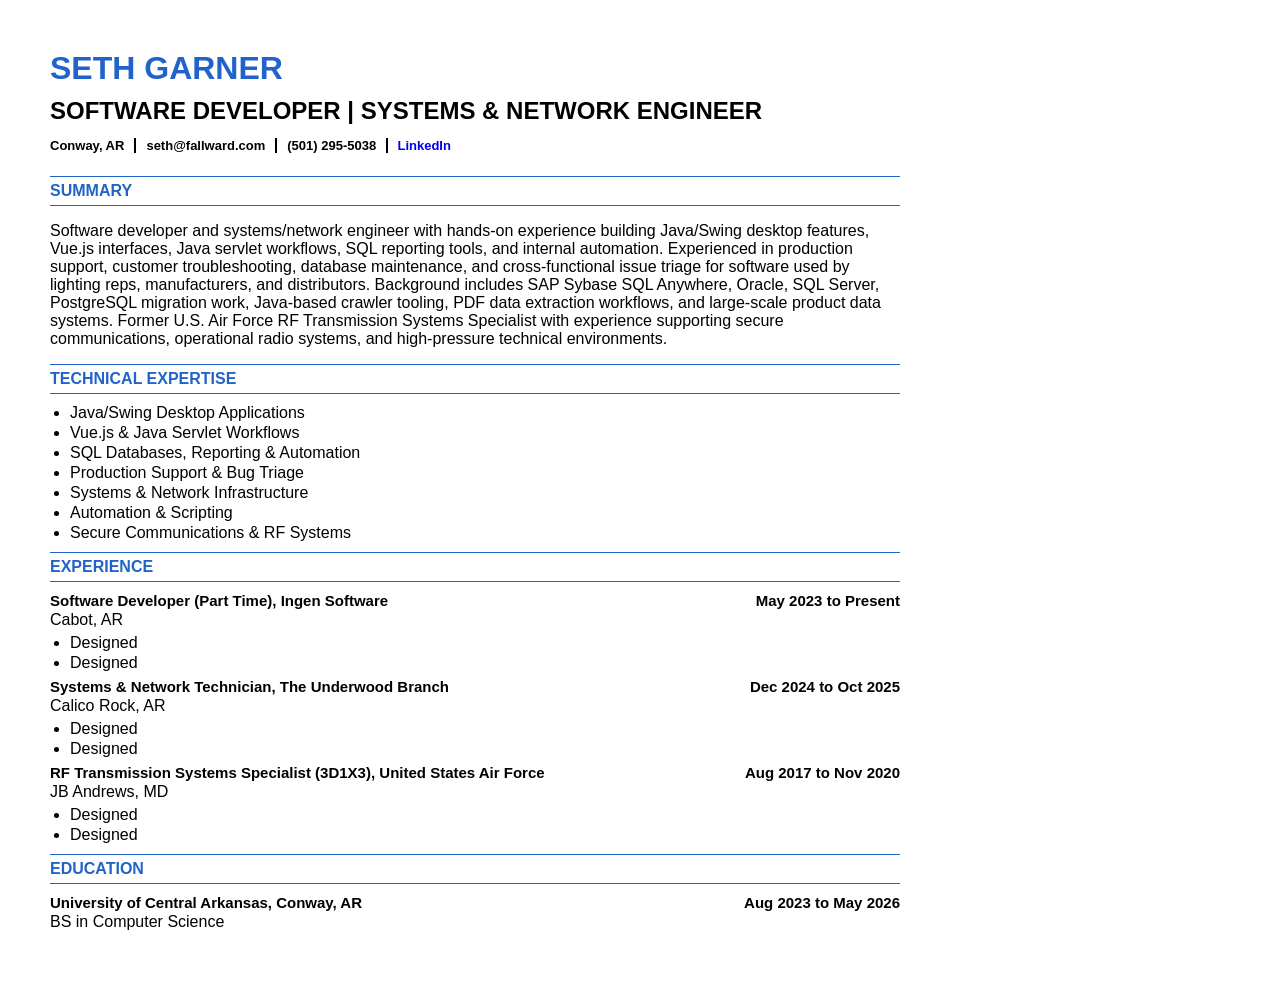
==== index.html @ 3b964fcc "fix: Renamed html to index.html" ====
<!DOCTYPE html>
<html lang="en">
<head>
    <meta charset="UTF-8">
    <meta name="viewport" content="width=device-width, initial-scale=1.0">
    <title>Seth Garner Resume</title>

    <link rel="stylesheet" href="styles.css">
</head>
<body>
    <h1>SETH GARNER</h1>
    <h2>SOFTWARE DEVELOPER | SYSTEMS & NETWORK ENGINEER</h2>

    <section class="contact-info">
        <p style="border-right: 2px solid black;padding-right: 10px;">Conway, AR</p>
        <p style="border-right: 2px solid black;padding-right: 10px;">seth@fallward.com</p>
        <p style="border-right: 2px solid black;padding-right: 10px;">(501) 295-5038</p>
        <a class="link" href="https://www.linkedin.com/in/seth-d-garner/">LinkedIn</a>
        <p></p>
    </section>

    <section class="section" id="summary">
        <div class="section-header">
            <p>SUMMARY</p>
        </div>
        <p class="summary-content">Software developer and systems/network engineer with hands-on experience building Java/Swing desktop features, Vue.js interfaces, Java servlet workflows, SQL reporting tools, and internal automation. Experienced in production support, customer troubleshooting, database maintenance, and cross-functional issue triage for software used by lighting reps, manufacturers, and distributors. Background includes SAP Sybase SQL Anywhere, Oracle, SQL Server, PostgreSQL migration work, Java-based crawler tooling, PDF data extraction workflows, and large-scale product data systems. Former U.S. Air Force RF Transmission Systems Specialist with experience supporting secure communications, operational radio systems, and high-pressure technical environments.</p>
    </section>

    <section class="section" id="area-of-expertise">
        <div class="section-header">
            <p>TECHNICAL EXPERTISE</p>
        </div>
        <ul class="bullet-list">
            <li class="bullet-list-item">Java/Swing Desktop Applications</li>
            <li class="bullet-list-item">Vue.js & Java Servlet Workflows</li>
            <li class="bullet-list-item">SQL Databases, Reporting & Automation</li>
            <li class="bullet-list-item">Production Support & Bug Triage</li>
            <li class="bullet-list-item">Systems & Network Infrastructure</li>
            <li class="bullet-list-item">Automation & Scripting</li>
            <li class="bullet-list-item">Secure Communications & RF Systems</li>
        </ul>
    </section>

    <section class="section" id="experience">
        <div class="section-header">
            <p>EXPERIENCE</p>
        </div>

        <div class="experience-block">
            <div class="experience-line">
                <p class="company-name">Software Developer (Part Time), Ingen Software</p>
                <p class="timeframe">May 2023 to Present</p>
            </div>
            <p class="location">Cabot, AR</p>
        </div>

        <ul class="bullet-list">
            <li class="bullet-list-item">Designed</li>
            <li class="bullet-list-item">Designed</li>
        </ul>
         
        <div class="experience-block">
            <div class="experience-line">
                <p class="company-name">Systems & Network Technician, The Underwood Branch</p>
                <p class="timeframe">Dec 2024 to Oct 2025</p>
            </div>
            <p class="location">Calico Rock, AR</p>
        </div>

        <ul class="bullet-list">
            <li class="bullet-list-item">Designed</li>
            <li class="bullet-list-item">Designed</li>
        </ul>

        <div class="experience-block">
            <div class="experience-line">
                <p class="company-name">RF Transmission Systems Specialist (3D1X3), United States Air Force</p>
                <p class="timeframe">Aug 2017 to Nov 2020</p>
            </div>
            <p class="location">JB Andrews, MD</p>
        </div>

        <ul class="bullet-list">
            <li class="bullet-list-item">Designed</li>
            <li class="bullet-list-item">Designed</li>
        </ul>

    </section>

    <section class="section" id="education">
        <div class="section-header">
            <p>EDUCATION</p>
        </div>

        <div class="experience-line">
            <p class="company-name">University of Central Arkansas, Conway, AR</p>
            <p class="timeframe">Aug 2023 to May 2026</p>
        </div>
        <p class="location">BS in Computer Science</p>
    </section>
</body>
</html>
---- styles.css ----
body {
    font-family: Arial, Helvetica, sans-serif;
    margin: 50px;
    padding: 0%;
    max-width: 850px;
    align-items: center;
}

h1 {
    margin: 0px;
    margin-bottom: 10px;
    padding: 0px;
    color: #2163CA;
}

h2 {
    margin: 0px;
    padding: 0px;
}

.link {
  display: flex;          
  justify-content: center;
  align-items: center;    
  width: 52px;            
  height: 40px;           
  text-decoration: none;  
}

.contact-info {
    display: flex;          
    flex-direction: row;    
    flex-wrap: wrap;        
    gap: 10px;              
    justify-content: left;
    font-size: 13px;
    font-weight: bold;
    padding: 0px;
    margin: 0px;
}

.experience-block {
    margin-top: 6px;
}

.experience-line {
    display: flex;
    justify-content: space-between;
    align-items: baseline;
    width: 100%;
    gap: 20px;
}

.experience-line p {
    margin: 0;
}

.company-name {
    font-weight: bold;
    font-size: 15px;
}

.timeframe {
    font-weight: bold;
    white-space: nowrap;
    text-align: right;
    font-size: 15px;
}

.location {
    margin: 2px 0 5px 0;
}

.section-header p {
    font-weight: bold;
    border-top: 1px solid #2163CA;
    padding: 5px 0;
    border-bottom: 1px solid #2163CA;
    color: #2163CA;
    margin-top: 10px;
    margin-bottom: 10px;
}

.bullet-list {
    list-style-type: disc #2163CA;
    margin: 0px 0px 0px 0px;
    padding-left: 20px;
    padding-right: 20px;
}

.bullet-list-item {
    margin-top: 2px;
}
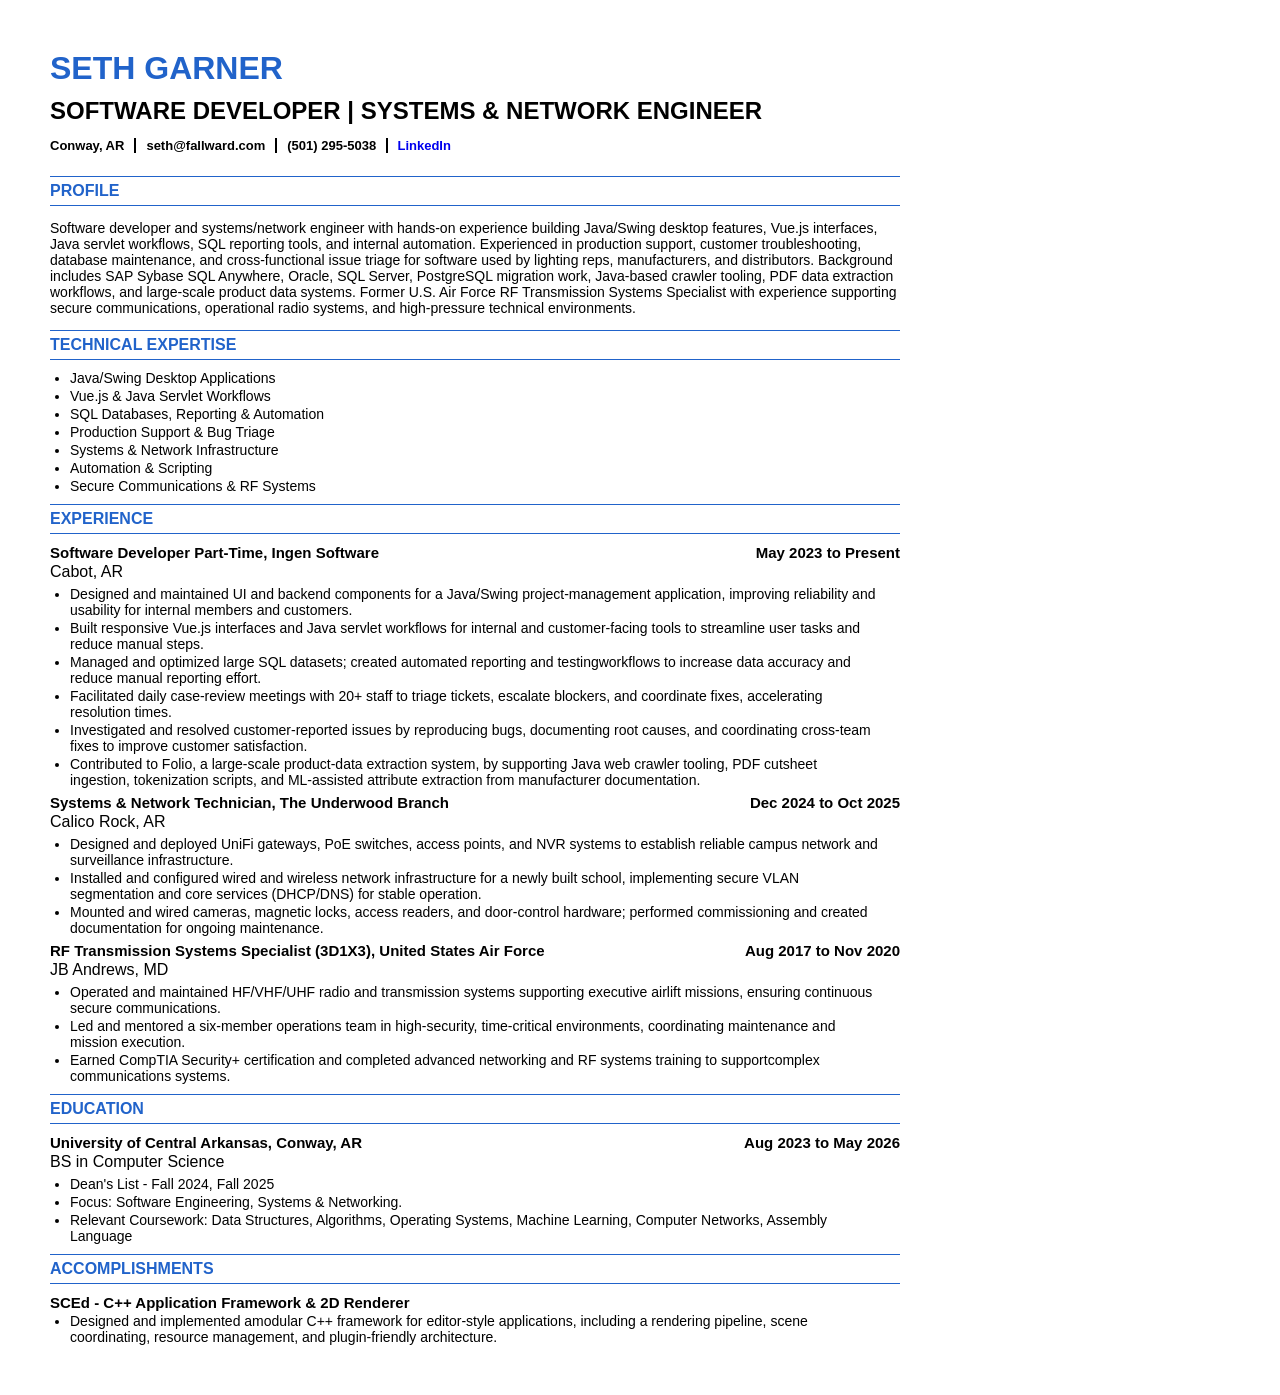
==== commit 99f3aae5: "feat: Made changes to headers and added to Accomplishments" ====
--- a/index.html
+++ b/index.html
@@ -21,7 +21,7 @@
 
     <section class="section" id="summary">
         <div class="section-header">
-            <p>SUMMARY</p>
+            <p>PROFILE</p>
         </div>
         <p class="summary-content">Software developer and systems/network engineer with hands-on experience building Java/Swing desktop features, Vue.js interfaces, Java servlet workflows, SQL reporting tools, and internal automation. Experienced in production support, customer troubleshooting, database maintenance, and cross-functional issue triage for software used by lighting reps, manufacturers, and distributors. Background includes SAP Sybase SQL Anywhere, Oracle, SQL Server, PostgreSQL migration work, Java-based crawler tooling, PDF data extraction workflows, and large-scale product data systems. Former U.S. Air Force RF Transmission Systems Specialist with experience supporting secure communications, operational radio systems, and high-pressure technical environments.</p>
     </section>
@@ -48,15 +48,19 @@
 
         <div class="experience-block">
             <div class="experience-line">
-                <p class="company-name">Software Developer (Part Time), Ingen Software</p>
+                <p class="company-name">Software Developer Part-Time, Ingen Software</p>
                 <p class="timeframe">May 2023 to Present</p>
             </div>
             <p class="location">Cabot, AR</p>
         </div>
 
         <ul class="bullet-list">
-            <li class="bullet-list-item">Designed</li>
-            <li class="bullet-list-item">Designed</li>
+            <li class="bullet-list-item">Designed and maintained UI and backend components for a Java/Swing project-management application, improving reliability and usability for internal members and customers.</li>
+            <li class="bullet-list-item">Built responsive Vue.js interfaces and Java servlet workflows for internal and customer-facing tools to streamline user tasks and reduce manual steps.</li>
+            <li class="bullet-list-item">Managed and optimized large SQL datasets; created automated reporting and testingworkflows to increase data accuracy and reduce manual reporting effort.</li>
+            <li class="bullet-list-item">Facilitated daily case-review meetings with 20+ staff to triage tickets, escalate blockers, and coordinate fixes, accelerating resolution times.</li>
+            <li class="bullet-list-item">Investigated and resolved customer-reported issues by reproducing bugs, documenting root causes, and coordinating cross-team fixes to improve customer satisfaction.</li>
+            <li class="bullet-list-item">Contributed to Folio, a large-scale product-data extraction system, by supporting Java web crawler tooling, PDF cutsheet ingestion, tokenization scripts, and ML-assisted attribute extraction from manufacturer documentation.</li>
         </ul>
          
         <div class="experience-block">
@@ -68,8 +72,9 @@
         </div>
 
         <ul class="bullet-list">
-            <li class="bullet-list-item">Designed</li>
-            <li class="bullet-list-item">Designed</li>
+            <li class="bullet-list-item">Designed and deployed UniFi gateways, PoE switches, access points, and NVR systems to establish reliable campus network and surveillance infrastructure.</li>
+            <li class="bullet-list-item">Installed and configured wired and wireless network infrastructure for a newly built school, implementing secure VLAN segmentation and core services (DHCP/DNS) for stable operation.</li>
+            <li class="bullet-list-item">Mounted and wired cameras, magnetic locks, access readers, and door-control hardware; performed commissioning and created documentation for ongoing maintenance.</li>
         </ul>
 
         <div class="experience-block">
@@ -81,8 +86,9 @@
         </div>
 
         <ul class="bullet-list">
-            <li class="bullet-list-item">Designed</li>
-            <li class="bullet-list-item">Designed</li>
+            <li class="bullet-list-item">Operated and maintained HF/VHF/UHF radio and transmission systems supporting executive airlift missions, ensuring continuous secure communications.</li>
+            <li class="bullet-list-item">Led and mentored a six-member operations team in high-security, time-critical environments, coordinating maintenance and mission execution.</li>
+            <li class="bullet-list-item">Earned CompTIA Security+ certification and completed advanced networking and RF systems training to supportcomplex communications systems.</li>
         </ul>
 
     </section>
@@ -97,6 +103,28 @@
             <p class="timeframe">Aug 2023 to May 2026</p>
         </div>
         <p class="location">BS in Computer Science</p>
+
+        <ul class="bullet-list">
+            <li class="bullet-list-item">Dean's List - Fall 2024, Fall 2025</li>
+            <li class="bullet-list-item">Focus: Software Engineering, Systems & Networking.</li>
+            <li class="bullet-list-item">Relevant Coursework: Data Structures, Algorithms, Operating Systems, Machine Learning, Computer Networks, Assembly Language</li>
+        </ul>
+    </section>
+
+    <section class="section" id="accomplishments">
+        <div class="section-header">
+            <p>ACCOMPLISHMENTS</p>
+        </div>
+
+        <div class="experience-line">
+            <p class="company-name">SCEd - C++ Application Framework & 2D Renderer</p>
+        </div>
+
+        <ul class="bullet-list">
+            <li class="bullet-list-item">Designed and implemented amodular C++ framework
+for editor-style applications, including a rendering pipeline, scene coordinating, resource management, and plugin-friendly
+architecture.</li>
+        </ul>
     </section>
 </body>
 </html>
--- a/styles.css
+++ b/styles.css
@@ -16,6 +16,10 @@
 h2 {
     margin: 0px;
     padding: 0px;
+}
+
+.summary-content {
+    font-size: 14px;
 }
 
 .link {
@@ -90,4 +94,5 @@
 
 .bullet-list-item {
     margin-top: 2px;
+    font-size: 14px;
 }
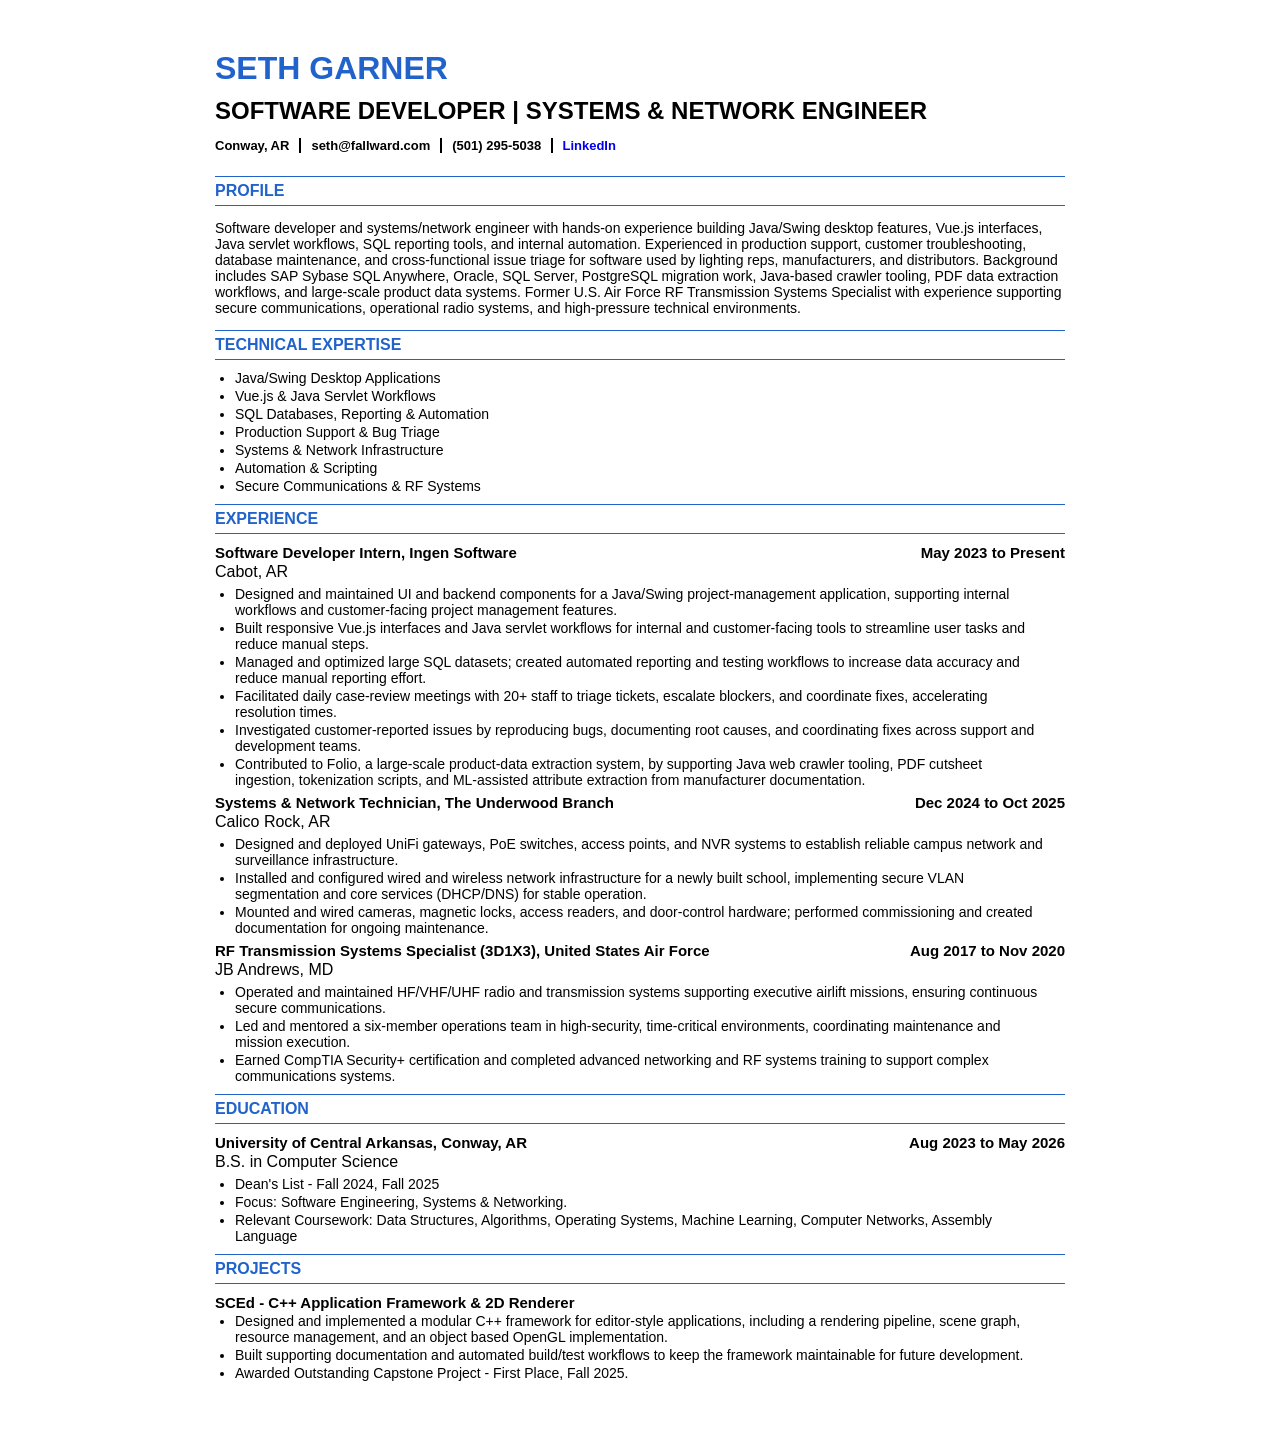
==== commit 0a3e7d75: "fix: Formatting and printing changes" ====
--- a/index.html
+++ b/index.html
@@ -16,7 +16,6 @@
         <p style="border-right: 2px solid black;padding-right: 10px;">seth@fallward.com</p>
         <p style="border-right: 2px solid black;padding-right: 10px;">(501) 295-5038</p>
         <a class="link" href="https://www.linkedin.com/in/seth-d-garner/">LinkedIn</a>
-        <p></p>
     </section>
 
     <section class="section" id="summary">
@@ -48,18 +47,18 @@
 
         <div class="experience-block">
             <div class="experience-line">
-                <p class="company-name">Software Developer Part-Time, Ingen Software</p>
+                <p class="company-name">Software Developer Intern, Ingen Software</p>
                 <p class="timeframe">May 2023 to Present</p>
             </div>
             <p class="location">Cabot, AR</p>
         </div>
 
         <ul class="bullet-list">
-            <li class="bullet-list-item">Designed and maintained UI and backend components for a Java/Swing project-management application, improving reliability and usability for internal members and customers.</li>
+            <li class="bullet-list-item">Designed and maintained UI and backend components for a Java/Swing project-management application, supporting internal workflows and customer-facing project management features.</li>
             <li class="bullet-list-item">Built responsive Vue.js interfaces and Java servlet workflows for internal and customer-facing tools to streamline user tasks and reduce manual steps.</li>
-            <li class="bullet-list-item">Managed and optimized large SQL datasets; created automated reporting and testingworkflows to increase data accuracy and reduce manual reporting effort.</li>
+            <li class="bullet-list-item">Managed and optimized large SQL datasets; created automated reporting and testing workflows to increase data accuracy and reduce manual reporting effort.</li>
             <li class="bullet-list-item">Facilitated daily case-review meetings with 20+ staff to triage tickets, escalate blockers, and coordinate fixes, accelerating resolution times.</li>
-            <li class="bullet-list-item">Investigated and resolved customer-reported issues by reproducing bugs, documenting root causes, and coordinating cross-team fixes to improve customer satisfaction.</li>
+            <li class="bullet-list-item">Investigated customer-reported issues by reproducing bugs, documenting root causes, and coordinating fixes across support and development teams.</li>
             <li class="bullet-list-item">Contributed to Folio, a large-scale product-data extraction system, by supporting Java web crawler tooling, PDF cutsheet ingestion, tokenization scripts, and ML-assisted attribute extraction from manufacturer documentation.</li>
         </ul>
          
@@ -88,7 +87,7 @@
         <ul class="bullet-list">
             <li class="bullet-list-item">Operated and maintained HF/VHF/UHF radio and transmission systems supporting executive airlift missions, ensuring continuous secure communications.</li>
             <li class="bullet-list-item">Led and mentored a six-member operations team in high-security, time-critical environments, coordinating maintenance and mission execution.</li>
-            <li class="bullet-list-item">Earned CompTIA Security+ certification and completed advanced networking and RF systems training to supportcomplex communications systems.</li>
+            <li class="bullet-list-item">Earned CompTIA Security+ certification and completed advanced networking and RF systems training to support complex communications systems.</li>
         </ul>
 
     </section>
@@ -102,7 +101,7 @@
             <p class="company-name">University of Central Arkansas, Conway, AR</p>
             <p class="timeframe">Aug 2023 to May 2026</p>
         </div>
-        <p class="location">BS in Computer Science</p>
+        <p class="location">B.S. in Computer Science</p>
 
         <ul class="bullet-list">
             <li class="bullet-list-item">Dean's List - Fall 2024, Fall 2025</li>
@@ -113,7 +112,7 @@
 
     <section class="section" id="accomplishments">
         <div class="section-header">
-            <p>ACCOMPLISHMENTS</p>
+            <p>PROJECTS</p>
         </div>
 
         <div class="experience-line">
@@ -121,9 +120,9 @@
         </div>
 
         <ul class="bullet-list">
-            <li class="bullet-list-item">Designed and implemented amodular C++ framework
-for editor-style applications, including a rendering pipeline, scene coordinating, resource management, and plugin-friendly
-architecture.</li>
+            <li class="bullet-list-item">Designed and implemented a modular C++ framework for editor-style applications, including a rendering pipeline, scene graph, resource management, and an object based OpenGL implementation.</li>
+            <li class="bullet-list-item">Built supporting documentation and automated build/test workflows to keep the framework maintainable for future development.</li>
+            <li class="bullet-list-item">Awarded Outstanding Capstone Project - First Place, Fall 2025.</li>
         </ul>
     </section>
 </body>
--- a/styles.css
+++ b/styles.css
@@ -1,9 +1,8 @@
 body {
     font-family: Arial, Helvetica, sans-serif;
-    margin: 50px;
-    padding: 0%;
+    margin: 50px auto;
+    padding: 0;
     max-width: 850px;
-    align-items: center;
 }
 
 h1 {
@@ -86,7 +85,7 @@
 }
 
 .bullet-list {
-    list-style-type: disc #2163CA;
+    list-style-type: disc;
     margin: 0px 0px 0px 0px;
     padding-left: 20px;
     padding-right: 20px;
@@ -95,4 +94,67 @@
 .bullet-list-item {
     margin-top: 2px;
     font-size: 14px;
+}
+
+@page {
+    size: letter;
+    margin: 0.45in;
+}
+
+@media print {
+    @page {
+        size: letter;
+        margin: 0.3in;
+    }
+
+    body {
+        font-size: 9pt;
+        line-height: 1.08;
+    }
+
+    h1 {
+        font-size: 18pt;
+        margin-bottom: 2px;
+    }
+
+    h2 {
+        font-size: 11pt;
+    }
+
+    .summary-content,
+    .bullet-list-item {
+        font-size: 8.8pt;
+        line-height: 1.08;
+    }
+
+    .section-header p {
+        margin-top: 5px;
+        margin-bottom: 4px;
+        padding: 2px 0;
+    }
+
+    .bullet-list-item {
+        margin-top: 0;
+    }
+
+    .experience-block {
+        margin-top: 3px;
+    }
+
+    .location {
+        margin: 1px 0 2px 0;
+    }
+
+    .contact-info {
+        display: flex;          
+        flex-direction: row;    
+        flex-wrap: wrap;        
+        gap: 10px;              
+        justify-content: left;
+        font-size: 13px;
+        font-weight: bold;
+        padding: 0px;
+        margin: 0px;
+        height: 30px;
+    }
 }
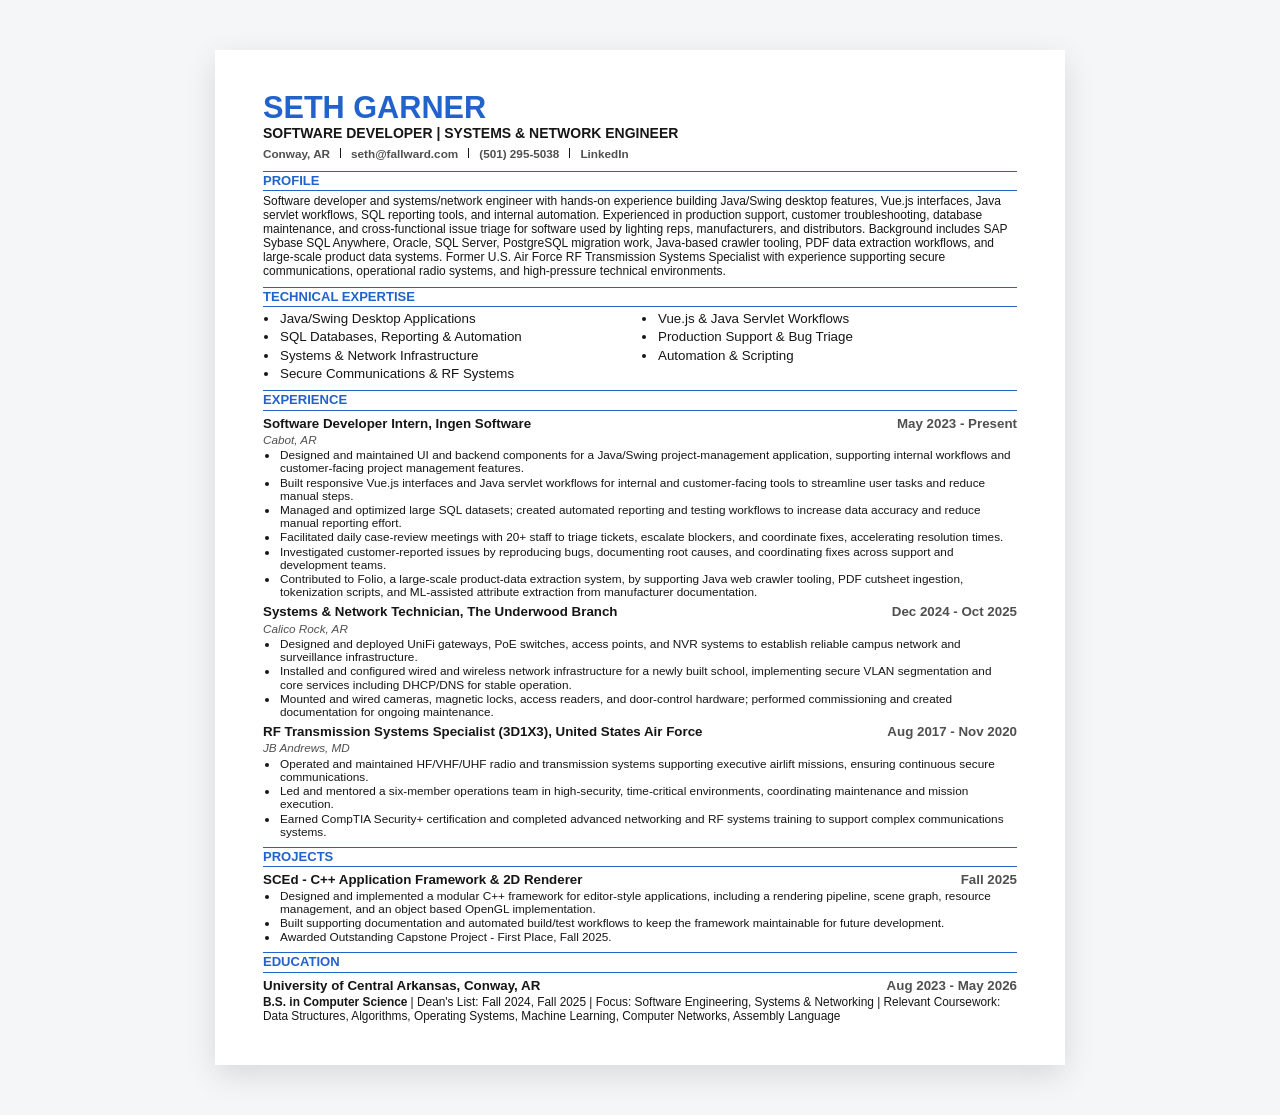
==== commit 214f503f: "fix: Made changes to the look and feel" ====
--- a/index.html
+++ b/index.html
@@ -1,129 +1,99 @@
-<!DOCTYPE html>
+<!doctype html>
 <html lang="en">
 <head>
-    <meta charset="UTF-8">
-    <meta name="viewport" content="width=device-width, initial-scale=1.0">
-    <title>Seth Garner Resume</title>
+  <meta charset="utf-8">
+  <meta name="viewport" content="width=device-width, initial-scale=1">
+  <title>Seth Garner Resume</title>
+  <link rel="stylesheet" href="styles.css">
 
-    <link rel="stylesheet" href="styles.css">
 </head>
 <body>
+  <header>
     <h1>SETH GARNER</h1>
-    <h2>SOFTWARE DEVELOPER | SYSTEMS & NETWORK ENGINEER</h2>
+    <p class="target-title">SOFTWARE DEVELOPER | SYSTEMS &amp; NETWORK ENGINEER</p>
+    <p class="contact">
+      <span>Conway, AR</span>
+      <span>seth@fallward.com</span>
+      <span>(501) 295-5038</span>
+      <a href="https://www.linkedin.com/in/seth-d-garner/">LinkedIn</a>
+    </p>
+  </header>
 
-    <section class="contact-info">
-        <p style="border-right: 2px solid black;padding-right: 10px;">Conway, AR</p>
-        <p style="border-right: 2px solid black;padding-right: 10px;">seth@fallward.com</p>
-        <p style="border-right: 2px solid black;padding-right: 10px;">(501) 295-5038</p>
-        <a class="link" href="https://www.linkedin.com/in/seth-d-garner/">LinkedIn</a>
+  <main>
+    <section aria-labelledby="profile">
+      <h2 id="profile" class="section-header">Profile</h2>
+      <p class="summary-content">Software developer and systems/network engineer with hands-on experience building Java/Swing desktop features, Vue.js interfaces, Java servlet workflows, SQL reporting tools, and internal automation. Experienced in production support, customer troubleshooting, database maintenance, and cross-functional issue triage for software used by lighting reps, manufacturers, and distributors. Background includes SAP Sybase SQL Anywhere, Oracle, SQL Server, PostgreSQL migration work, Java-based crawler tooling, PDF data extraction workflows, and large-scale product data systems. Former U.S. Air Force RF Transmission Systems Specialist with experience supporting secure communications, operational radio systems, and high-pressure technical environments.</p>
     </section>
 
-    <section class="section" id="summary">
-        <div class="section-header">
-            <p>PROFILE</p>
-        </div>
-        <p class="summary-content">Software developer and systems/network engineer with hands-on experience building Java/Swing desktop features, Vue.js interfaces, Java servlet workflows, SQL reporting tools, and internal automation. Experienced in production support, customer troubleshooting, database maintenance, and cross-functional issue triage for software used by lighting reps, manufacturers, and distributors. Background includes SAP Sybase SQL Anywhere, Oracle, SQL Server, PostgreSQL migration work, Java-based crawler tooling, PDF data extraction workflows, and large-scale product data systems. Former U.S. Air Force RF Transmission Systems Specialist with experience supporting secure communications, operational radio systems, and high-pressure technical environments.</p>
+    <section aria-labelledby="technical-expertise">
+      <h2 id="technical-expertise" class="section-header">Technical Expertise</h2>
+      <ul class="expertise-grid">
+        <li>Java/Swing Desktop Applications</li>
+        <li>Vue.js &amp; Java Servlet Workflows</li>
+        <li>SQL Databases, Reporting &amp; Automation</li>
+        <li>Production Support &amp; Bug Triage</li>
+        <li>Systems &amp; Network Infrastructure</li>
+        <li>Automation &amp; Scripting</li>
+        <li>Secure Communications &amp; RF Systems</li>
+      </ul>
     </section>
 
-    <section class="section" id="area-of-expertise">
-        <div class="section-header">
-            <p>TECHNICAL EXPERTISE</p>
-        </div>
+    <section aria-labelledby="experience">
+      <h2 id="experience" class="section-header">Experience</h2>
+
+      <div class="experience-block">
+        <p class="role-row"><span>Software Developer Intern, Ingen Software</span><span class="date">May 2023 - Present</span></p>
+        <p class="location">Cabot, AR</p>
         <ul class="bullet-list">
-            <li class="bullet-list-item">Java/Swing Desktop Applications</li>
-            <li class="bullet-list-item">Vue.js & Java Servlet Workflows</li>
-            <li class="bullet-list-item">SQL Databases, Reporting & Automation</li>
-            <li class="bullet-list-item">Production Support & Bug Triage</li>
-            <li class="bullet-list-item">Systems & Network Infrastructure</li>
-            <li class="bullet-list-item">Automation & Scripting</li>
-            <li class="bullet-list-item">Secure Communications & RF Systems</li>
+          <li>Designed and maintained UI and backend components for a Java/Swing project-management application, supporting internal workflows and customer-facing project management features.</li>
+          <li>Built responsive Vue.js interfaces and Java servlet workflows for internal and customer-facing tools to streamline user tasks and reduce manual steps.</li>
+          <li>Managed and optimized large SQL datasets; created automated reporting and testing workflows to increase data accuracy and reduce manual reporting effort.</li>
+          <li>Facilitated daily case-review meetings with 20+ staff to triage tickets, escalate blockers, and coordinate fixes, accelerating resolution times.</li>
+          <li>Investigated customer-reported issues by reproducing bugs, documenting root causes, and coordinating fixes across support and development teams.</li>
+          <li>Contributed to Folio, a large-scale product-data extraction system, by supporting Java web crawler tooling, PDF cutsheet ingestion, tokenization scripts, and ML-assisted attribute extraction from manufacturer documentation.</li>
         </ul>
+      </div>
+
+      <div class="experience-block">
+        <p class="role-row"><span>Systems &amp; Network Technician, The Underwood Branch</span><span class="date">Dec 2024 - Oct 2025</span></p>
+        <p class="location">Calico Rock, AR</p>
+        <ul class="bullet-list">
+          <li>Designed and deployed UniFi gateways, PoE switches, access points, and NVR systems to establish reliable campus network and surveillance infrastructure.</li>
+          <li>Installed and configured wired and wireless network infrastructure for a newly built school, implementing secure VLAN segmentation and core services including DHCP/DNS for stable operation.</li>
+          <li>Mounted and wired cameras, magnetic locks, access readers, and door-control hardware; performed commissioning and created documentation for ongoing maintenance.</li>
+        </ul>
+      </div>
+
+      <div class="experience-block">
+        <p class="role-row"><span>RF Transmission Systems Specialist (3D1X3), United States Air Force</span><span class="date">Aug 2017 - Nov 2020</span></p>
+        <p class="location">JB Andrews, MD</p>
+        <ul class="bullet-list">
+          <li>Operated and maintained HF/VHF/UHF radio and transmission systems supporting executive airlift missions, ensuring continuous secure communications.</li>
+          <li>Led and mentored a six-member operations team in high-security, time-critical environments, coordinating maintenance and mission execution.</li>
+          <li>Earned CompTIA Security+ certification and completed advanced networking and RF systems training to support complex communications systems.</li>
+        </ul>
+      </div>
     </section>
 
-    <section class="section" id="experience">
-        <div class="section-header">
-            <p>EXPERIENCE</p>
-        </div>
-
-        <div class="experience-block">
-            <div class="experience-line">
-                <p class="company-name">Software Developer Intern, Ingen Software</p>
-                <p class="timeframe">May 2023 to Present</p>
-            </div>
-            <p class="location">Cabot, AR</p>
-        </div>
-
+    <section aria-labelledby="projects">
+      <h2 id="projects" class="section-header">Projects</h2>
+      <div class="project-block">
+        <p class="role-row"><span>SCEd - C++ Application Framework &amp; 2D Renderer</span><span class="date">Fall 2025</span></p>
         <ul class="bullet-list">
-            <li class="bullet-list-item">Designed and maintained UI and backend components for a Java/Swing project-management application, supporting internal workflows and customer-facing project management features.</li>
-            <li class="bullet-list-item">Built responsive Vue.js interfaces and Java servlet workflows for internal and customer-facing tools to streamline user tasks and reduce manual steps.</li>
-            <li class="bullet-list-item">Managed and optimized large SQL datasets; created automated reporting and testing workflows to increase data accuracy and reduce manual reporting effort.</li>
-            <li class="bullet-list-item">Facilitated daily case-review meetings with 20+ staff to triage tickets, escalate blockers, and coordinate fixes, accelerating resolution times.</li>
-            <li class="bullet-list-item">Investigated customer-reported issues by reproducing bugs, documenting root causes, and coordinating fixes across support and development teams.</li>
-            <li class="bullet-list-item">Contributed to Folio, a large-scale product-data extraction system, by supporting Java web crawler tooling, PDF cutsheet ingestion, tokenization scripts, and ML-assisted attribute extraction from manufacturer documentation.</li>
+          <li>Designed and implemented a modular C++ framework for editor-style applications, including a rendering pipeline, scene graph, resource management, and an object based OpenGL implementation.</li>
+          <li>Built supporting documentation and automated build/test workflows to keep the framework maintainable for future development.</li>
+          <li>Awarded Outstanding Capstone Project - First Place, Fall 2025.</li>
         </ul>
-         
-        <div class="experience-block">
-            <div class="experience-line">
-                <p class="company-name">Systems & Network Technician, The Underwood Branch</p>
-                <p class="timeframe">Dec 2024 to Oct 2025</p>
-            </div>
-            <p class="location">Calico Rock, AR</p>
-        </div>
-
-        <ul class="bullet-list">
-            <li class="bullet-list-item">Designed and deployed UniFi gateways, PoE switches, access points, and NVR systems to establish reliable campus network and surveillance infrastructure.</li>
-            <li class="bullet-list-item">Installed and configured wired and wireless network infrastructure for a newly built school, implementing secure VLAN segmentation and core services (DHCP/DNS) for stable operation.</li>
-            <li class="bullet-list-item">Mounted and wired cameras, magnetic locks, access readers, and door-control hardware; performed commissioning and created documentation for ongoing maintenance.</li>
-        </ul>
-
-        <div class="experience-block">
-            <div class="experience-line">
-                <p class="company-name">RF Transmission Systems Specialist (3D1X3), United States Air Force</p>
-                <p class="timeframe">Aug 2017 to Nov 2020</p>
-            </div>
-            <p class="location">JB Andrews, MD</p>
-        </div>
-
-        <ul class="bullet-list">
-            <li class="bullet-list-item">Operated and maintained HF/VHF/UHF radio and transmission systems supporting executive airlift missions, ensuring continuous secure communications.</li>
-            <li class="bullet-list-item">Led and mentored a six-member operations team in high-security, time-critical environments, coordinating maintenance and mission execution.</li>
-            <li class="bullet-list-item">Earned CompTIA Security+ certification and completed advanced networking and RF systems training to support complex communications systems.</li>
-        </ul>
-
+      </div>
     </section>
 
-    <section class="section" id="education">
-        <div class="section-header">
-            <p>EDUCATION</p>
-        </div>
-
-        <div class="experience-line">
-            <p class="company-name">University of Central Arkansas, Conway, AR</p>
-            <p class="timeframe">Aug 2023 to May 2026</p>
-        </div>
-        <p class="location">B.S. in Computer Science</p>
-
-        <ul class="bullet-list">
-            <li class="bullet-list-item">Dean's List - Fall 2024, Fall 2025</li>
-            <li class="bullet-list-item">Focus: Software Engineering, Systems & Networking.</li>
-            <li class="bullet-list-item">Relevant Coursework: Data Structures, Algorithms, Operating Systems, Machine Learning, Computer Networks, Assembly Language</li>
-        </ul>
+    <section aria-labelledby="education">
+      <h2 id="education" class="section-header">Education</h2>
+      <div class="education-block">
+        <p class="role-row"><span>University of Central Arkansas, Conway, AR</span><span class="date">Aug 2023 - May 2026</span></p>
+        <p class="education-details"><strong>B.S. in Computer Science</strong> | Dean's List: Fall 2024, Fall 2025 | Focus: Software Engineering, Systems &amp; Networking | Relevant Coursework: Data Structures, Algorithms, Operating Systems, Machine Learning, Computer Networks, Assembly Language</p>
+      </div>
     </section>
-
-    <section class="section" id="accomplishments">
-        <div class="section-header">
-            <p>PROJECTS</p>
-        </div>
-
-        <div class="experience-line">
-            <p class="company-name">SCEd - C++ Application Framework & 2D Renderer</p>
-        </div>
-
-        <ul class="bullet-list">
-            <li class="bullet-list-item">Designed and implemented a modular C++ framework for editor-style applications, including a rendering pipeline, scene graph, resource management, and an object based OpenGL implementation.</li>
-            <li class="bullet-list-item">Built supporting documentation and automated build/test workflows to keep the framework maintainable for future development.</li>
-            <li class="bullet-list-item">Awarded Outstanding Capstone Project - First Place, Fall 2025.</li>
-        </ul>
-    </section>
+  </main>
 </body>
-</html>+</html>
--- a/styles.css
+++ b/styles.css
@@ -1,160 +1,231 @@
+:root {
+  --blue: #2163ca;
+  --ink: #161616;
+  --muted: #505050;
+  --rule: #2163ca;
+}
+
+* {
+  box-sizing: border-box;
+}
+
+html,
 body {
-    font-family: Arial, Helvetica, sans-serif;
-    margin: 50px auto;
+  margin: 0;
+  padding: 0;
+  background: #f4f6f8;
+  color: var(--ink);
+  font-family: Arial, Helvetica, sans-serif;
+}
+
+body {
+  max-width: 850px;
+  margin: 50px auto;
+  padding: 42px 48px;
+  background: white;
+  box-shadow: 0 10px 30px rgba(0, 0, 0, 0.12);
+  font-size: 10pt;
+  line-height: 1.22;
+}
+
+header {
+  text-align: left;
+  margin-bottom: 10px;
+}
+
+h1 {
+  margin: 0 0 2px;
+  color: var(--blue);
+  font-size: 23pt;
+  line-height: 1;
+  letter-spacing: 0;
+}
+
+.target-title {
+  margin: 0 0 5px;
+  font-size: 10.5pt;
+  font-weight: 700;
+}
+
+.contact {
+  display: flex;
+  flex-wrap: wrap;
+  gap: 8px 10px;
+  align-items: center;
+  margin: 0;
+  color: var(--muted);
+  font-size: 8.8pt;
+  font-weight: 700;
+}
+
+.contact span:not(:last-child)::after,
+.contact a:not(:last-child)::after {
+  content: "";
+  display: inline-block;
+  height: 0.85em;
+  margin-left: 10px;
+  border-right: 1.5px solid var(--ink);
+}
+
+a {
+  color: inherit;
+  text-decoration: none;
+}
+
+section {
+  margin-top: 8px;
+}
+
+.section-header {
+  margin: 0 0 4px;
+  padding: 2px 0;
+  border-top: 1.5px solid var(--rule);
+  border-bottom: 1.5px solid var(--rule);
+  color: var(--blue);
+  font-size: 9.8pt;
+  font-weight: 700;
+  line-height: 1.1;
+  text-transform: uppercase;
+}
+
+.summary-content {
+  margin: 0;
+  font-size: 9pt;
+  line-height: 1.16;
+}
+
+.expertise-grid {
+  display: grid;
+  grid-template-columns: repeat(2, minmax(0, 1fr));
+  column-gap: 18px;
+  row-gap: 2px;
+  margin: 0;
+  padding-left: 16px;
+}
+
+.expertise-grid li,
+.bullet-list li {
+  padding-left: 1px;
+}
+
+.experience-block,
+.project-block,
+.education-block {
+  margin-top: 5px;
+}
+
+.role-row {
+  display: flex;
+  justify-content: space-between;
+  gap: 12px;
+  align-items: baseline;
+  margin: 0;
+  font-weight: 700;
+}
+
+.role-row span:first-child {
+  min-width: 0;
+}
+
+.date {
+  flex: 0 0 auto;
+  color: var(--muted);
+  font-weight: 700;
+  white-space: nowrap;
+}
+
+.location {
+  margin: 1px 0 2px;
+  color: var(--muted);
+  font-size: 8.8pt;
+  font-style: italic;
+}
+
+.bullet-list {
+  margin: 0;
+  padding-left: 16px;
+  list-style-type: disc;
+}
+
+.bullet-list li {
+  margin: 1px 0 0;
+  font-size: 8.85pt;
+  line-height: 1.12;
+}
+
+.education-details {
+  margin: 2px 0 0;
+  font-size: 8.9pt;
+  line-height: 1.15;
+}
+
+strong {
+  font-weight: 700;
+}
+
+@page {
+  size: letter;
+  margin: 0.3in;
+}
+
+@media print {
+  html,
+  body {
+    width: auto;
+    max-width: none;
+    margin: 0;
     padding: 0;
-    max-width: 850px;
-}
-
-h1 {
-    margin: 0px;
-    margin-bottom: 10px;
-    padding: 0px;
-    color: #2163CA;
-}
-
-h2 {
-    margin: 0px;
-    padding: 0px;
-}
-
-.summary-content {
-    font-size: 14px;
-}
-
-.link {
-  display: flex;          
-  justify-content: center;
-  align-items: center;    
-  width: 52px;            
-  height: 40px;           
-  text-decoration: none;  
-}
-
-.contact-info {
-    display: flex;          
-    flex-direction: row;    
-    flex-wrap: wrap;        
-    gap: 10px;              
-    justify-content: left;
-    font-size: 13px;
-    font-weight: bold;
-    padding: 0px;
-    margin: 0px;
-}
-
-.experience-block {
+    background: white;
+    box-shadow: none;
+  }
+  body {
+    font-size: 9pt;
+    line-height: 1.08;
+  }
+  h1 {
+    font-size: 18pt;
+    margin-bottom: 2px;
+  }
+  .target-title {
+    font-size: 9.5pt;
+    margin-bottom: 3px;
+  }
+  .contact {
+    gap: 5px 8px;
+    font-size: 8.1pt;
+  }
+  .contact span:not(:last-child)::after,
+  .contact a:not(:last-child)::after {
+    margin-left: 8px;
+  }
+  section {
     margin-top: 6px;
-}
-
-.experience-line {
-    display: flex;
-    justify-content: space-between;
-    align-items: baseline;
-    width: 100%;
-    gap: 20px;
-}
-
-.experience-line p {
-    margin: 0;
-}
-
-.company-name {
-    font-weight: bold;
-    font-size: 15px;
-}
-
-.timeframe {
-    font-weight: bold;
-    white-space: nowrap;
-    text-align: right;
-    font-size: 15px;
-}
-
-.location {
-    margin: 2px 0 5px 0;
-}
-
-.section-header p {
-    font-weight: bold;
-    border-top: 1px solid #2163CA;
-    padding: 5px 0;
-    border-bottom: 1px solid #2163CA;
-    color: #2163CA;
-    margin-top: 10px;
-    margin-bottom: 10px;
-}
-
-.bullet-list {
-    list-style-type: disc;
-    margin: 0px 0px 0px 0px;
-    padding-left: 20px;
-    padding-right: 20px;
-}
-
-.bullet-list-item {
-    margin-top: 2px;
-    font-size: 14px;
-}
-
-@page {
-    size: letter;
-    margin: 0.45in;
-}
-
-@media print {
-    @page {
-        size: letter;
-        margin: 0.3in;
-    }
-
-    body {
-        font-size: 9pt;
-        line-height: 1.08;
-    }
-
-    h1 {
-        font-size: 18pt;
-        margin-bottom: 2px;
-    }
-
-    h2 {
-        font-size: 11pt;
-    }
-
-    .summary-content,
-    .bullet-list-item {
-        font-size: 8.8pt;
-        line-height: 1.08;
-    }
-
-    .section-header p {
-        margin-top: 5px;
-        margin-bottom: 4px;
-        padding: 2px 0;
-    }
-
-    .bullet-list-item {
-        margin-top: 0;
-    }
-
-    .experience-block {
-        margin-top: 3px;
-    }
-
-    .location {
-        margin: 1px 0 2px 0;
-    }
-
-    .contact-info {
-        display: flex;          
-        flex-direction: row;    
-        flex-wrap: wrap;        
-        gap: 10px;              
-        justify-content: left;
-        font-size: 13px;
-        font-weight: bold;
-        padding: 0px;
-        margin: 0px;
-        height: 30px;
-    }
+  }
+  .section-header {
+    margin-bottom: 3px;
+    padding: 2px 0;
+    font-size: 9.2pt;
+  }
+  .summary-content,
+  .bullet-list li,
+  .education-details {
+    font-size: 8.35pt;
+    line-height: 1.08;
+  }
+  .expertise-grid {
+    row-gap: 0;
+  }
+  .experience-block,
+  .project-block,
+  .education-block {
+    margin-top: 3px;
+  }
+  .location {
+    margin: 1px 0 2px;
+    font-size: 8.2pt;
+  }
+  a {
+    color: black;
+    text-decoration: none;
+  }
 }
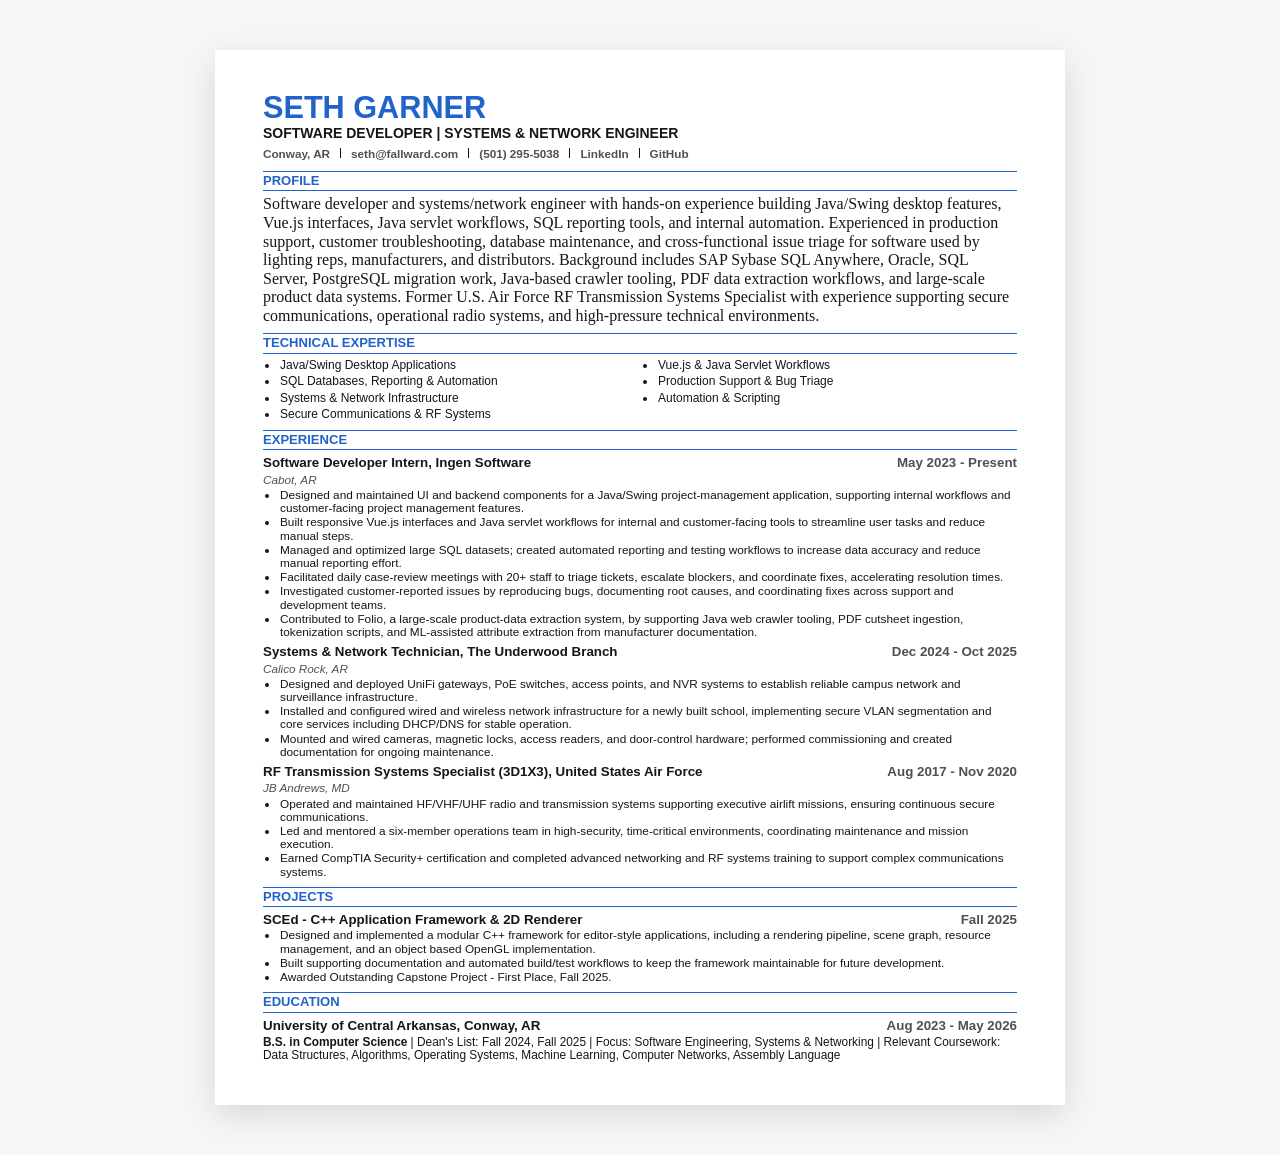
==== commit c68a69ef: "feat: Added cover letter template" ====
--- a/index.html
+++ b/index.html
@@ -16,6 +16,7 @@
       <span>seth@fallward.com</span>
       <span>(501) 295-5038</span>
       <a href="https://www.linkedin.com/in/seth-d-garner/">LinkedIn</a>
+      <a href="https://github.com/S-Garner">GitHub</a>
     </p>
   </header>
 
--- a/styles.css
+++ b/styles.css
@@ -90,8 +90,9 @@
 
 .summary-content {
   margin: 0;
-  font-size: 9pt;
+  font-size: 12pt;
   line-height: 1.16;
+  font-family: 'Times New Roman', Times, serif;
 }
 
 .expertise-grid {
@@ -106,6 +107,7 @@
 .expertise-grid li,
 .bullet-list li {
   padding-left: 1px;
+  font-size: 12px;
 }
 
 .experience-block,
@@ -209,7 +211,7 @@
   .summary-content,
   .bullet-list li,
   .education-details {
-    font-size: 8.35pt;
+    font-size: 14px;
     line-height: 1.08;
   }
   .expertise-grid {
@@ -228,4 +230,9 @@
     color: black;
     text-decoration: none;
   }
+}
+
+.cover-letter{
+    font-family: 'Times New Roman', Times, serif;
+    font-size: 12pt;
 }
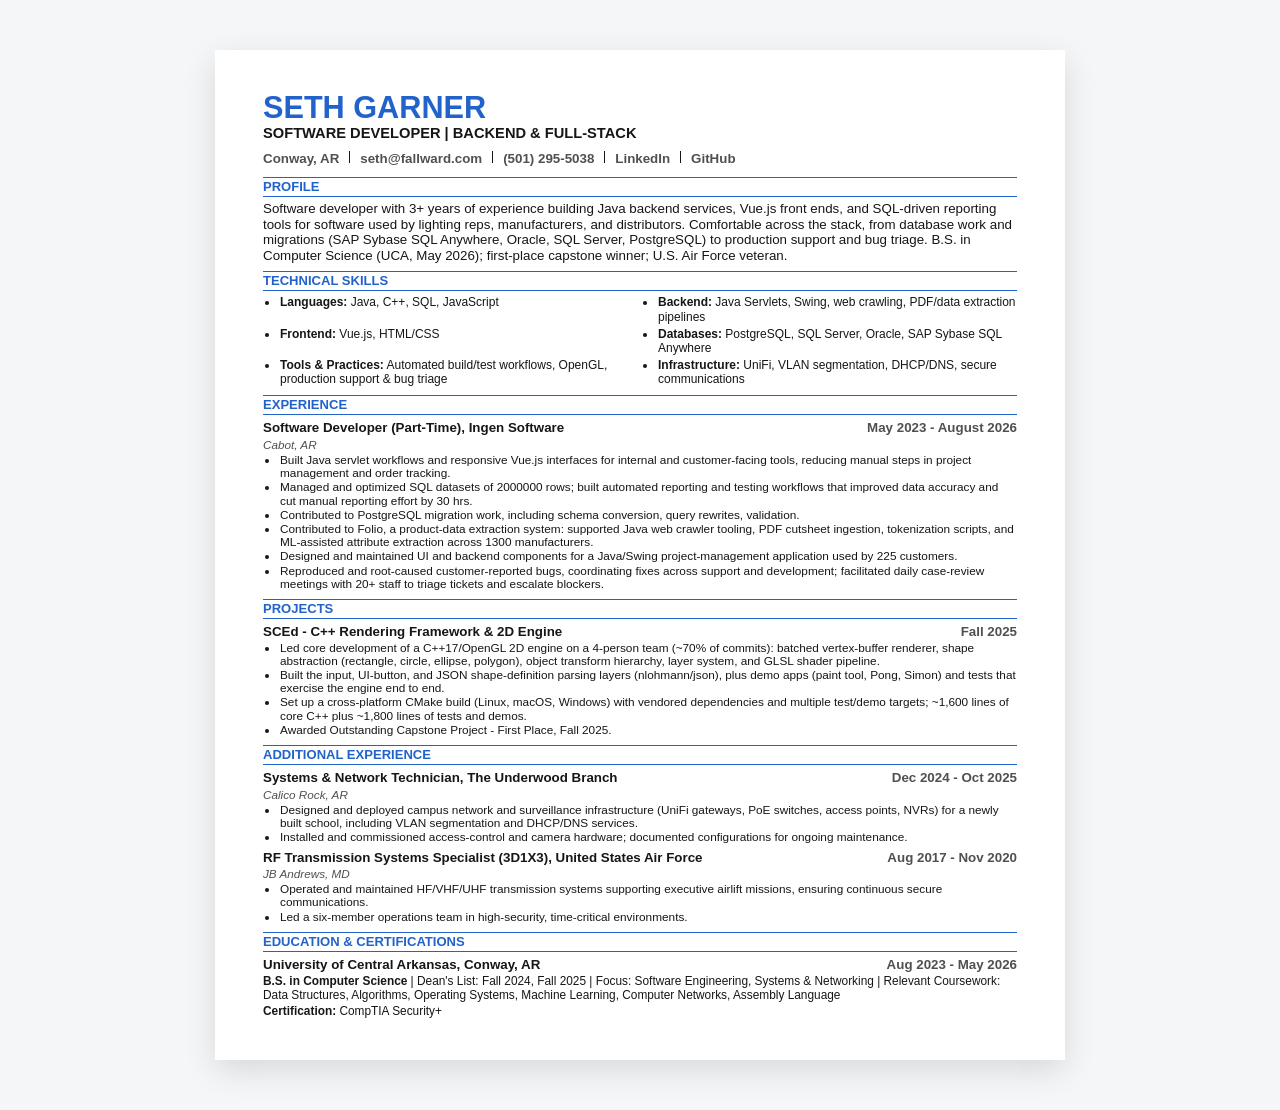
==== commit cce3a6a2: "fix: made changes" ====
--- a/index.html
+++ b/index.html
@@ -5,12 +5,13 @@
   <meta name="viewport" content="width=device-width, initial-scale=1">
   <title>Seth Garner Resume</title>
   <link rel="stylesheet" href="styles.css">
-
+  <!-- TEMPORARY: highlights placeholders so you can find them. Delete this block and every .todo span when done. -->
+  <style>.todo { background: #fff3a3; color: #000; }</style>
 </head>
 <body>
   <header>
     <h1>SETH GARNER</h1>
-    <p class="target-title">SOFTWARE DEVELOPER | SYSTEMS &amp; NETWORK ENGINEER</p>
+    <p class="target-title">SOFTWARE DEVELOPER | BACKEND &amp; FULL-STACK</p>
     <p class="contact">
       <span>Conway, AR</span>
       <span>seth@fallward.com</span>
@@ -23,19 +24,18 @@
   <main>
     <section aria-labelledby="profile">
       <h2 id="profile" class="section-header">Profile</h2>
-      <p class="summary-content">Software developer and systems/network engineer with hands-on experience building Java/Swing desktop features, Vue.js interfaces, Java servlet workflows, SQL reporting tools, and internal automation. Experienced in production support, customer troubleshooting, database maintenance, and cross-functional issue triage for software used by lighting reps, manufacturers, and distributors. Background includes SAP Sybase SQL Anywhere, Oracle, SQL Server, PostgreSQL migration work, Java-based crawler tooling, PDF data extraction workflows, and large-scale product data systems. Former U.S. Air Force RF Transmission Systems Specialist with experience supporting secure communications, operational radio systems, and high-pressure technical environments.</p>
+      <p class="summary-content">Software developer with 3+ years of experience building Java backend services, Vue.js front ends, and SQL-driven reporting tools for software used by lighting reps, manufacturers, and distributors. Comfortable across the stack, from database work and migrations (SAP Sybase SQL Anywhere, Oracle, SQL Server, PostgreSQL) to production support and bug triage. B.S. in Computer Science (UCA, May 2026); first-place capstone winner; U.S. Air Force veteran.</p>
     </section>
 
-    <section aria-labelledby="technical-expertise">
-      <h2 id="technical-expertise" class="section-header">Technical Expertise</h2>
+    <section aria-labelledby="technical-skills">
+      <h2 id="technical-skills" class="section-header">Technical Skills</h2>
       <ul class="expertise-grid">
-        <li>Java/Swing Desktop Applications</li>
-        <li>Vue.js &amp; Java Servlet Workflows</li>
-        <li>SQL Databases, Reporting &amp; Automation</li>
-        <li>Production Support &amp; Bug Triage</li>
-        <li>Systems &amp; Network Infrastructure</li>
-        <li>Automation &amp; Scripting</li>
-        <li>Secure Communications &amp; RF Systems</li>
+        <li><strong>Languages:</strong> Java, C++, SQL, JavaScript</li>
+        <li><strong>Backend:</strong> Java Servlets, Swing, web crawling, PDF/data extraction pipelines</li>
+        <li><strong>Frontend:</strong> Vue.js, HTML/CSS</li>
+        <li><strong>Databases:</strong> PostgreSQL, SQL Server, Oracle, SAP Sybase SQL Anywhere</li>
+        <li><strong>Tools &amp; Practices:</strong> Automated build/test workflows, OpenGL, production support &amp; bug triage</li>
+        <li><strong>Infrastructure:</strong> UniFi, VLAN segmentation, DHCP/DNS, secure communications</li>
       </ul>
     </section>
 
@@ -43,25 +43,42 @@
       <h2 id="experience" class="section-header">Experience</h2>
 
       <div class="experience-block">
-        <p class="role-row"><span>Software Developer Intern, Ingen Software</span><span class="date">May 2023 - Present</span></p>
+        <!-- Consider updating the title and "Present" if you've graduated or been converted to full-time. -->
+        <p class="role-row"><span>Software Developer (Part-Time), Ingen Software</span><span class="date">May 2023 - August 2026</span></p>
         <p class="location">Cabot, AR</p>
         <ul class="bullet-list">
-          <li>Designed and maintained UI and backend components for a Java/Swing project-management application, supporting internal workflows and customer-facing project management features.</li>
-          <li>Built responsive Vue.js interfaces and Java servlet workflows for internal and customer-facing tools to streamline user tasks and reduce manual steps.</li>
-          <li>Managed and optimized large SQL datasets; created automated reporting and testing workflows to increase data accuracy and reduce manual reporting effort.</li>
-          <li>Facilitated daily case-review meetings with 20+ staff to triage tickets, escalate blockers, and coordinate fixes, accelerating resolution times.</li>
-          <li>Investigated customer-reported issues by reproducing bugs, documenting root causes, and coordinating fixes across support and development teams.</li>
-          <li>Contributed to Folio, a large-scale product-data extraction system, by supporting Java web crawler tooling, PDF cutsheet ingestion, tokenization scripts, and ML-assisted attribute extraction from manufacturer documentation.</li>
+          <li>Built Java servlet workflows and responsive Vue.js interfaces for internal and customer-facing tools, reducing manual steps in project management and order tracking.</li>
+          <li>Managed and optimized SQL datasets of 2000000 rows; built automated reporting and testing workflows that improved data accuracy and cut manual reporting effort by 30 hrs.</li>
+          <li>Contributed to PostgreSQL migration work, including schema conversion, query rewrites, validation.</li>
+          <li>Contributed to Folio, a product-data extraction system: supported Java web crawler tooling, PDF cutsheet ingestion, tokenization scripts, and ML-assisted attribute extraction across 1300 manufacturers.</li>
+          <li>Designed and maintained UI and backend components for a Java/Swing project-management application used by 225 customers.</li>
+          <li>Reproduced and root-caused customer-reported bugs, coordinating fixes across support and development; facilitated daily case-review meetings with 20+ staff to triage tickets and escalate blockers.</li>
         </ul>
       </div>
+    </section>
+
+    <section aria-labelledby="projects">
+      <h2 id="projects" class="section-header">Projects</h2>
+      <div class="project-block">
+        <p class="role-row"><span>SCEd - C++ Rendering Framework &amp; 2D Engine</span><span class="date">Fall 2025</span></p>
+        <ul class="bullet-list">
+          <li>Led core development of a C++17/OpenGL 2D engine on a 4-person team (~70% of commits): batched vertex-buffer renderer, shape abstraction (rectangle, circle, ellipse, polygon), object transform hierarchy, layer system, and GLSL shader pipeline.</li>
+          <li>Built the input, UI-button, and JSON shape-definition parsing layers (nlohmann/json), plus demo apps (paint tool, Pong, Simon) and tests that exercise the engine end to end.</li>
+          <li>Set up a cross-platform CMake build (Linux, macOS, Windows) with vendored dependencies and multiple test/demo targets; ~1,600 lines of core C++ plus ~1,800 lines of tests and demos.</li>
+          <li>Awarded Outstanding Capstone Project - First Place, Fall 2025.</li>
+        </ul>
+      </div>
+    </section>
+
+    <section aria-labelledby="additional-experience">
+      <h2 id="additional-experience" class="section-header">Additional Experience</h2>
 
       <div class="experience-block">
         <p class="role-row"><span>Systems &amp; Network Technician, The Underwood Branch</span><span class="date">Dec 2024 - Oct 2025</span></p>
         <p class="location">Calico Rock, AR</p>
         <ul class="bullet-list">
-          <li>Designed and deployed UniFi gateways, PoE switches, access points, and NVR systems to establish reliable campus network and surveillance infrastructure.</li>
-          <li>Installed and configured wired and wireless network infrastructure for a newly built school, implementing secure VLAN segmentation and core services including DHCP/DNS for stable operation.</li>
-          <li>Mounted and wired cameras, magnetic locks, access readers, and door-control hardware; performed commissioning and created documentation for ongoing maintenance.</li>
+          <li>Designed and deployed campus network and surveillance infrastructure (UniFi gateways, PoE switches, access points, NVRs) for a newly built school, including VLAN segmentation and DHCP/DNS services.</li>
+          <li>Installed and commissioned access-control and camera hardware; documented configurations for ongoing maintenance.</li>
         </ul>
       </div>
 
@@ -69,32 +86,20 @@
         <p class="role-row"><span>RF Transmission Systems Specialist (3D1X3), United States Air Force</span><span class="date">Aug 2017 - Nov 2020</span></p>
         <p class="location">JB Andrews, MD</p>
         <ul class="bullet-list">
-          <li>Operated and maintained HF/VHF/UHF radio and transmission systems supporting executive airlift missions, ensuring continuous secure communications.</li>
-          <li>Led and mentored a six-member operations team in high-security, time-critical environments, coordinating maintenance and mission execution.</li>
-          <li>Earned CompTIA Security+ certification and completed advanced networking and RF systems training to support complex communications systems.</li>
-        </ul>
-      </div>
-    </section>
-
-    <section aria-labelledby="projects">
-      <h2 id="projects" class="section-header">Projects</h2>
-      <div class="project-block">
-        <p class="role-row"><span>SCEd - C++ Application Framework &amp; 2D Renderer</span><span class="date">Fall 2025</span></p>
-        <ul class="bullet-list">
-          <li>Designed and implemented a modular C++ framework for editor-style applications, including a rendering pipeline, scene graph, resource management, and an object based OpenGL implementation.</li>
-          <li>Built supporting documentation and automated build/test workflows to keep the framework maintainable for future development.</li>
-          <li>Awarded Outstanding Capstone Project - First Place, Fall 2025.</li>
+          <li>Operated and maintained HF/VHF/UHF transmission systems supporting executive airlift missions, ensuring continuous secure communications.</li>
+          <li>Led a six-member operations team in high-security, time-critical environments.</li>
         </ul>
       </div>
     </section>
 
     <section aria-labelledby="education">
-      <h2 id="education" class="section-header">Education</h2>
+      <h2 id="education" class="section-header">Education &amp; Certifications</h2>
       <div class="education-block">
         <p class="role-row"><span>University of Central Arkansas, Conway, AR</span><span class="date">Aug 2023 - May 2026</span></p>
         <p class="education-details"><strong>B.S. in Computer Science</strong> | Dean's List: Fall 2024, Fall 2025 | Focus: Software Engineering, Systems &amp; Networking | Relevant Coursework: Data Structures, Algorithms, Operating Systems, Machine Learning, Computer Networks, Assembly Language</p>
+        <p class="education-details"><strong>Certification:</strong> CompTIA Security+</p>
       </div>
     </section>
   </main>
 </body>
-</html>
+</html>
--- a/styles.css
+++ b/styles.css
@@ -43,8 +43,9 @@
 
 .target-title {
   margin: 0 0 5px;
-  font-size: 10.5pt;
-  font-weight: 700;
+  font-size: 11pt;
+  font-weight: 700;
+  margin-bottom: 8px;
 }
 
 .contact {
@@ -54,7 +55,7 @@
   align-items: center;
   margin: 0;
   color: var(--muted);
-  font-size: 8.8pt;
+  font-size: 10pt;
   font-weight: 700;
 }
 
@@ -90,9 +91,9 @@
 
 .summary-content {
   margin: 0;
-  font-size: 12pt;
+  font-size: 10pt;
   line-height: 1.16;
-  font-family: 'Times New Roman', Times, serif;
+
 }
 
 .expertise-grid {
@@ -235,4 +236,9 @@
 .cover-letter{
     font-family: 'Times New Roman', Times, serif;
     font-size: 12pt;
+}
+
+.contents {
+    font-family: 'Times New Roman', Times, serif;
+    font-size: 12pt;
 }
